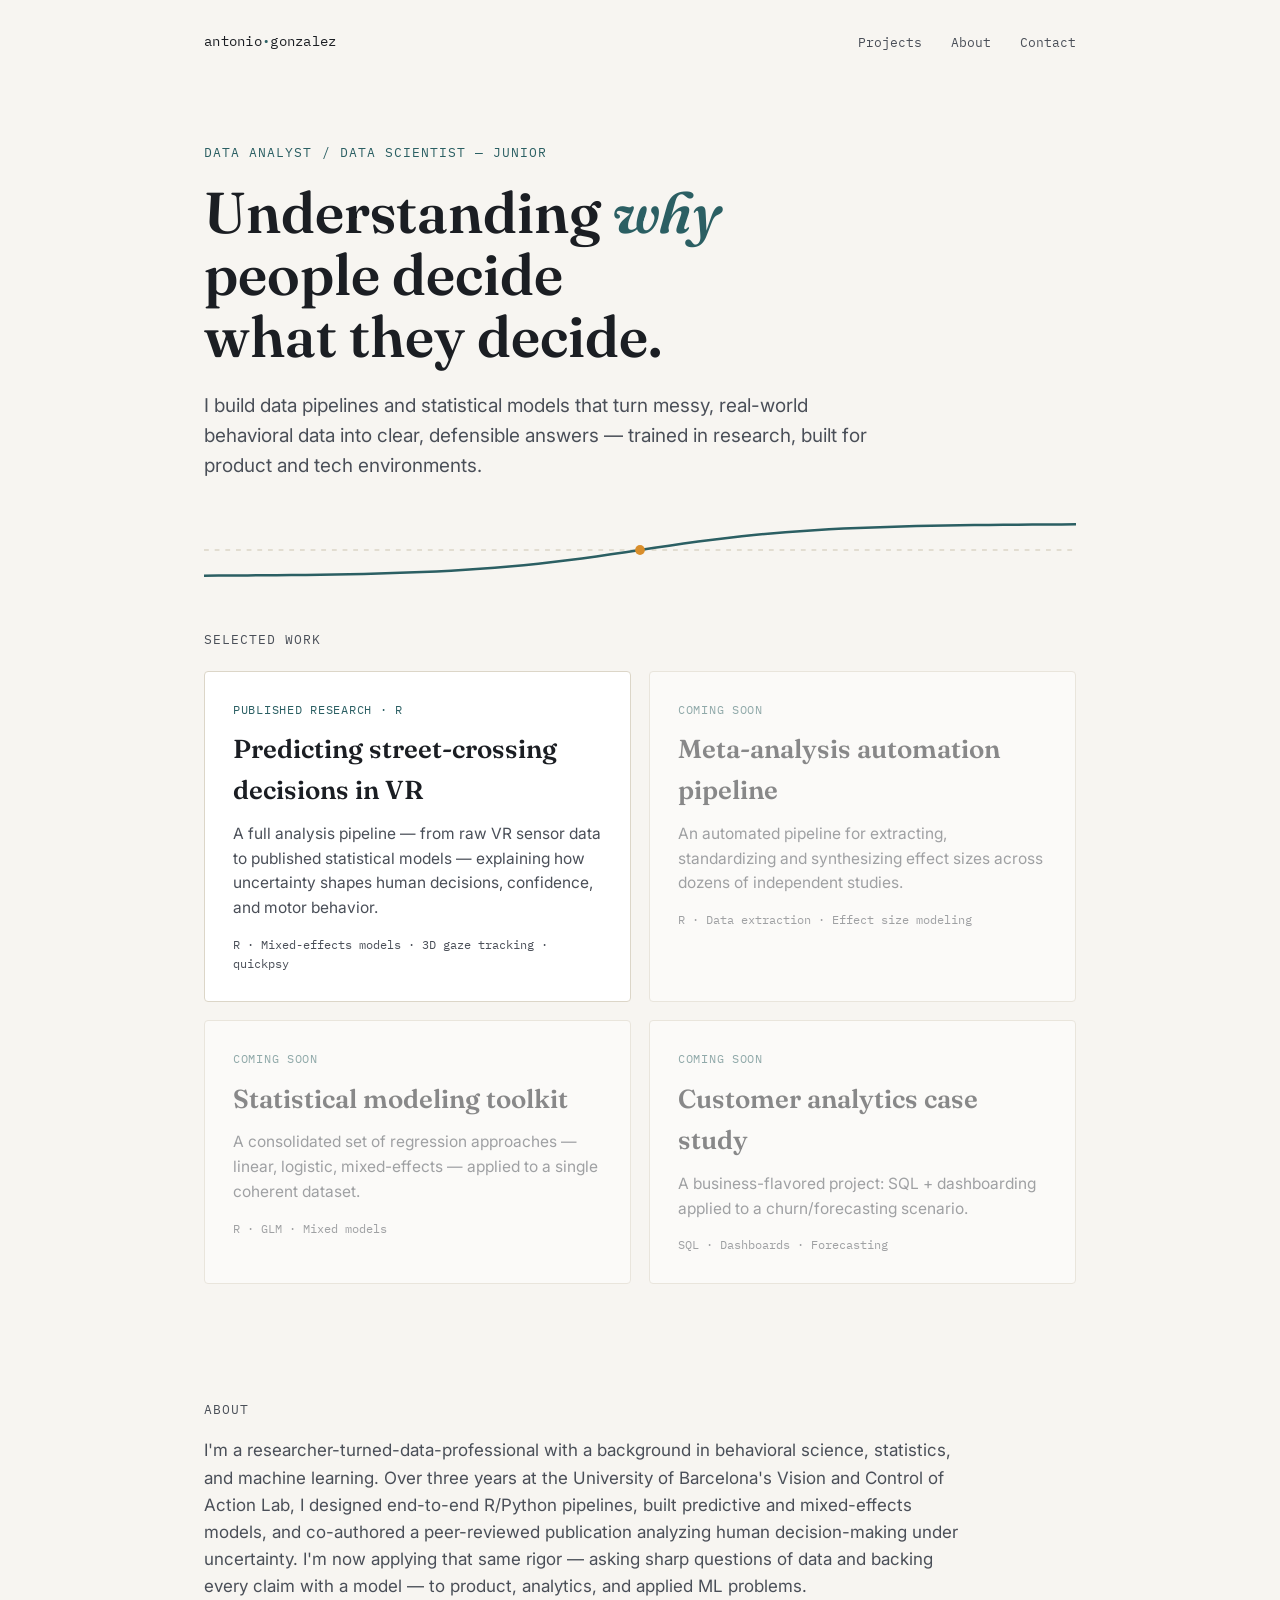
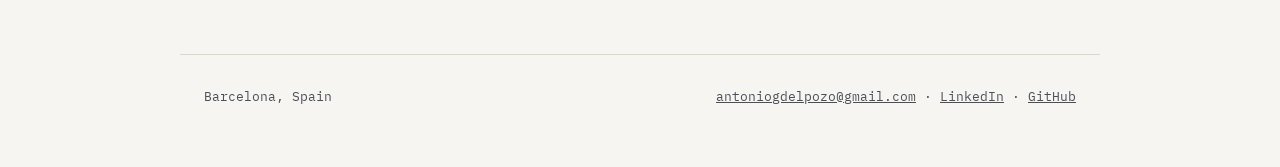
==== index.html @ 49761c94 "Initial portfolio upload" ====
<!DOCTYPE html>
<html lang="en">
<head>
<meta charset="UTF-8">
<meta name="viewport" content="width=device-width, initial-scale=1.0">
<title>Antonio González — Portfolio</title>
<link rel="preconnect" href="https://fonts.googleapis.com">
<link href="https://fonts.googleapis.com/css2?family=Fraunces:ital,wght@0,500;0,600;1,500&family=Inter:wght@400;500;600&family=IBM+Plex+Mono:wght@400;500&display=swap" rel="stylesheet">
<link rel="stylesheet" href="style.css">
</head>
<body>

<nav class="nav">
  <a href="index.html" class="nav-logo">antonio<b>·</b>gonzalez</a>
  <div class="nav-links">
    <a href="#projects">Projects</a>
    <a href="#about">About</a>
    <a href="mailto:antoniogdelpozo@gmail.com">Contact</a>
  </div>
</nav>

<header class="hero">
  <div class="hero-eyebrow">Data Analyst / Data Scientist — Junior</div>
  <h1>Understanding <em>why</em> people decide<br>what they decide.</h1>
  <p class="lede">I build data pipelines and statistical models that turn messy, real-world behavioral data into clear, defensible answers — trained in research, built for product and tech environments.</p>
</header>

<div class="wrap">
  <div class="threshold" id="threshold-hero"></div>
</div>

<section class="projects" id="projects">
  <div class="section-label">Selected work</div>
  <div class="project-grid">

    <a href="project-crosswalk.html" class="card">
      <div class="card-tag">Published research · R</div>
      <h3>Predicting street-crossing decisions in VR</h3>
      <p>A full analysis pipeline — from raw VR sensor data to published statistical models — explaining how uncertainty shapes human decisions, confidence, and motor behavior.</p>
      <div class="card-stack">R · Mixed-effects models · 3D gaze tracking · quickpsy</div>
    </a>

    <div class="card disabled">
      <div class="card-tag">Coming soon</div>
      <h3>Meta-analysis automation pipeline</h3>
      <p>An automated pipeline for extracting, standardizing and synthesizing effect sizes across dozens of independent studies.</p>
      <div class="card-stack">R · Data extraction · Effect size modeling</div>
    </div>

    <div class="card disabled">
      <div class="card-tag">Coming soon</div>
      <h3>Statistical modeling toolkit</h3>
      <p>A consolidated set of regression approaches — linear, logistic, mixed-effects — applied to a single coherent dataset.</p>
      <div class="card-stack">R · GLM · Mixed models</div>
    </div>

    <div class="card disabled">
      <div class="card-tag">Coming soon</div>
      <h3>Customer analytics case study</h3>
      <p>A business-flavored project: SQL + dashboarding applied to a churn/forecasting scenario.</p>
      <div class="card-stack">SQL · Dashboards · Forecasting</div>
    </div>

  </div>
</section>

<section class="detail-section" id="about">
  <div class="section-label">About</div>
  <p>I'm a researcher-turned-data-professional with a background in behavioral science, statistics, and machine learning. Over three years at the University of Barcelona's Vision and Control of Action Lab, I designed end-to-end R/Python pipelines, built predictive and mixed-effects models, and co-authored a peer-reviewed publication analyzing human decision-making under uncertainty. I'm now applying that same rigor — asking sharp questions of data and backing every claim with a model — to product, analytics, and applied ML problems.</p>
</section>

<footer>
  <span>Barcelona, Spain</span>
  <span>
    <a href="mailto:antoniogdelpozo@gmail.com">antoniogdelpozo@gmail.com</a> ·
    <a href="https://www.linkedin.com/in/antonio-gonzález-del-pozo-27b938291" target="_blank">LinkedIn</a> ·
    <a href="https://github.com/" target="_blank">GitHub</a>
  </span>
</footer>

<script>
// Signature "threshold line" — a curve crossing a dashed threshold, echoing
// the psychometric threshold plots from the Crosswalk project.
function drawThreshold(containerId) {
  const el = document.getElementById(containerId);
  if (!el) return;
  const w = 900, h = 64;
  const svgNS = "http://www.w3.org/2000/svg";
  const svg = document.createElementNS(svgNS, "svg");
  svg.setAttribute("viewBox", `0 0 ${w} ${h}`);
  svg.setAttribute("preserveAspectRatio", "none");

  const dash = document.createElementNS(svgNS, "line");
  dash.setAttribute("x1", 0); dash.setAttribute("y1", h/2);
  dash.setAttribute("x2", w); dash.setAttribute("y2", h/2);
  dash.setAttribute("class", "dash");
  svg.appendChild(dash);

  // sigmoid-like path
  let d = `M 0 ${h-6}`;
  const n = 60;
  for (let i = 0; i <= n; i++) {
    const x = (i/n) * w;
    const t = (i/n - 0.5) * 10;
    const y = h - 6 - (h - 12) / (1 + Math.exp(-t));
    d += ` L ${x.toFixed(1)} ${y.toFixed(1)}`;
  }
  const path = document.createElementNS(svgNS, "path");
  path.setAttribute("d", d);
  path.setAttribute("class", "curve");
  svg.appendChild(path);

  const dot = document.createElementNS(svgNS, "circle");
  dot.setAttribute("cx", w/2); dot.setAttribute("cy", h/2);
  dot.setAttribute("r", 5);
  dot.setAttribute("class", "dot");
  svg.appendChild(dot);

  el.appendChild(svg);
}
drawThreshold("threshold-hero");
</script>

</body>
</html>
---- style.css ----
/* ============================================
   TOKENS
   ============================================ */
:root {
  --paper: #F7F5F1;
  --paper-dim: #EFEBE3;
  --ink: #1B1E23;
  --ink-soft: #4A4F58;
  --petrol: #2B5F63;
  --petrol-deep: #1D4245;
  --amber: #D98E2B;
  --line: #DCD6C8;

  --display: 'Fraunces', serif;
  --body: 'Inter', sans-serif;
  --mono: 'IBM Plex Mono', monospace;

  --max-w: 920px;
}

* { box-sizing: border-box; }

html { scroll-behavior: smooth; }

body {
  margin: 0;
  background: var(--paper);
  color: var(--ink);
  font-family: var(--body);
  font-size: 17px;
  line-height: 1.6;
  -webkit-font-smoothing: antialiased;
}

img { max-width: 100%; display: block; }

a { color: var(--petrol-deep); }

.wrap {
  max-width: var(--max-w);
  margin: 0 auto;
  padding: 0 24px;
}

/* ============================================
   NAV
   ============================================ */
.nav {
  display: flex;
  justify-content: space-between;
  align-items: center;
  padding: 28px 24px;
  max-width: var(--max-w);
  margin: 0 auto;
}
.nav-logo {
  font-family: var(--mono);
  font-size: 14px;
  letter-spacing: 0.02em;
  text-decoration: none;
  color: var(--ink);
}
.nav-logo b { color: var(--petrol); }
.nav-links a {
  font-family: var(--mono);
  font-size: 13px;
  text-decoration: none;
  color: var(--ink-soft);
  margin-left: 24px;
  transition: color 0.15s;
}
.nav-links a:hover { color: var(--petrol); }

/* ============================================
   THRESHOLD LINE — signature element
   ============================================ */
.threshold {
  width: 100%;
  height: 64px;
  margin: 8px 0;
}
.threshold svg { width: 100%; height: 100%; display: block; }
.threshold .dash {
  stroke: var(--line);
  stroke-width: 1.5;
  stroke-dasharray: 5 6;
}
.threshold .curve {
  stroke: var(--petrol);
  stroke-width: 2.5;
  fill: none;
}
.threshold .dot {
  fill: var(--amber);
}

/* ============================================
   HERO
   ============================================ */
.hero {
  padding: 60px 24px 20px;
  max-width: var(--max-w);
  margin: 0 auto;
}
.hero-eyebrow {
  font-family: var(--mono);
  font-size: 13px;
  color: var(--petrol);
  text-transform: uppercase;
  letter-spacing: 0.08em;
  margin-bottom: 18px;
}
.hero h1 {
  font-family: var(--display);
  font-weight: 600;
  font-size: clamp(2.4rem, 5vw, 3.6rem);
  line-height: 1.08;
  margin: 0 0 22px;
  max-width: 14ch;
}
.hero h1 em {
  font-style: italic;
  color: var(--petrol);
}
.hero p.lede {
  font-size: 19px;
  color: var(--ink-soft);
  max-width: 56ch;
  margin: 0 0 8px;
}

/* ============================================
   SECTION HEADERS
   ============================================ */
.section-label {
  font-family: var(--mono);
  font-size: 13px;
  color: var(--ink-soft);
  text-transform: uppercase;
  letter-spacing: 0.08em;
  margin-bottom: 14px;
}

/* ============================================
   PROJECT GRID
   ============================================ */
.projects {
  padding: 40px 24px 80px;
  max-width: var(--max-w);
  margin: 0 auto;
}
.project-grid {
  display: grid;
  grid-template-columns: 1fr;
  gap: 18px;
  margin-top: 20px;
}
.card {
  display: block;
  text-decoration: none;
  color: inherit;
  border: 1px solid var(--line);
  border-radius: 4px;
  padding: 28px;
  background: white;
  transition: border-color 0.15s, transform 0.15s;
  position: relative;
}
.card:hover {
  border-color: var(--petrol);
  transform: translateY(-2px);
}
.card-tag {
  font-family: var(--mono);
  font-size: 12px;
  color: var(--petrol);
  text-transform: uppercase;
  letter-spacing: 0.06em;
  margin-bottom: 10px;
}
.card h3 {
  font-family: var(--display);
  font-size: 26px;
  margin: 0 0 10px;
  font-weight: 600;
}
.card p {
  color: var(--ink-soft);
  margin: 0 0 14px;
  font-size: 15.5px;
}
.card-stack {
  font-family: var(--mono);
  font-size: 12px;
  color: var(--ink-soft);
}
.card.disabled {
  opacity: 0.5;
  cursor: default;
}
.card.disabled:hover { transform: none; border-color: var(--line); }

/* ============================================
   FOOTER
   ============================================ */
footer {
  border-top: 1px solid var(--line);
  padding: 32px 24px 60px;
  max-width: var(--max-w);
  margin: 0 auto;
  font-family: var(--mono);
  font-size: 13px;
  color: var(--ink-soft);
  display: flex;
  justify-content: space-between;
  flex-wrap: wrap;
  gap: 12px;
}
footer a { color: var(--ink-soft); }
footer a:hover { color: var(--petrol); }

/* ============================================
   PROJECT DETAIL PAGE
   ============================================ */
.detail-hero {
  padding: 48px 24px 10px;
  max-width: var(--max-w);
  margin: 0 auto;
}
.back-link {
  font-family: var(--mono);
  font-size: 13px;
  text-decoration: none;
  color: var(--ink-soft);
  display: inline-block;
  margin-bottom: 28px;
}
.back-link:hover { color: var(--petrol); }

.detail-hero h1 {
  font-family: var(--display);
  font-size: clamp(2rem, 4.4vw, 3rem);
  line-height: 1.1;
  margin: 0 0 20px;
  max-width: 20ch;
}
.meta-row {
  display: flex;
  gap: 10px;
  flex-wrap: wrap;
  margin-bottom: 28px;
}
.pill {
  font-family: var(--mono);
  font-size: 12px;
  border: 1px solid var(--line);
  border-radius: 20px;
  padding: 5px 12px;
  color: var(--ink-soft);
}
.link-row {
  display: flex;
  gap: 20px;
  margin-bottom: 10px;
  flex-wrap: wrap;
}
.link-row a {
  font-family: var(--mono);
  font-size: 13.5px;
  text-decoration: none;
  color: var(--petrol-deep);
  border-bottom: 1px solid var(--petrol-deep);
  padding-bottom: 2px;
}

.detail-section {
  max-width: var(--max-w);
  margin: 0 auto;
  padding: 36px 24px;
}
.detail-section h2 {
  font-family: var(--display);
  font-size: 26px;
  font-weight: 600;
  margin: 0 0 16px;
}
.detail-section p {
  color: var(--ink-soft);
  max-width: 70ch;
}
.detail-section ul {
  color: var(--ink-soft);
  max-width: 70ch;
  padding-left: 20px;
}
.detail-section li { margin-bottom: 8px; }

.pipeline {
  display: flex;
  align-items: center;
  gap: 6px;
  flex-wrap: wrap;
  margin: 28px 0 8px;
  font-family: var(--mono);
  font-size: 13px;
}
.pipeline .step {
  border: 1px solid var(--line);
  border-radius: 4px;
  padding: 10px 14px;
  background: white;
  color: var(--ink);
}
.pipeline .arrow { color: var(--petrol); }

.result-block {
  margin-bottom: 56px;
}
.result-block figure {
  margin: 0 auto 16px;
  border: 1px solid var(--line);
  border-radius: 4px;
  overflow: hidden;
  background: white;
}
.result-block figure img { width: 100%; display: block; }

/* Panel-count-based sizing: one shared "per-panel" unit so a single
   plot and one panel inside a multi-panel figure read as the same size. */
.result-block.panels-1 figure { max-width: 240px; }
.result-block.panels-2 figure { max-width: 480px; }
.result-block.panels-6 figure { max-width: 720px; }

.result-block .result-title {
  font-family: var(--display);
  font-size: 20px;
  font-weight: 600;
  margin: 0 0 8px;
  text-align: center;
}
.result-block p {
  margin: 0 auto;
  max-width: 60ch;
  text-align: center;
}
.result-pair {
  display: flex;
  flex-wrap: wrap;
  justify-content: center;
  gap: 40px;
  margin-bottom: 56px;
}
.result-pair .result-block { margin-bottom: 0; flex: 0 1 240px; }

.impact-box {
  background: var(--petrol);
  color: var(--paper);
  border-radius: 6px;
  padding: 32px;
  margin: 0 24px 60px;
  max-width: calc(var(--max-w) - 48px);
  margin-left: auto;
  margin-right: auto;
}
.impact-box h2 { color: var(--paper); }
.impact-box p { color: #DCEAE9; }

@media (min-width: 720px) {
  .project-grid { grid-template-columns: 1fr 1fr; }
}
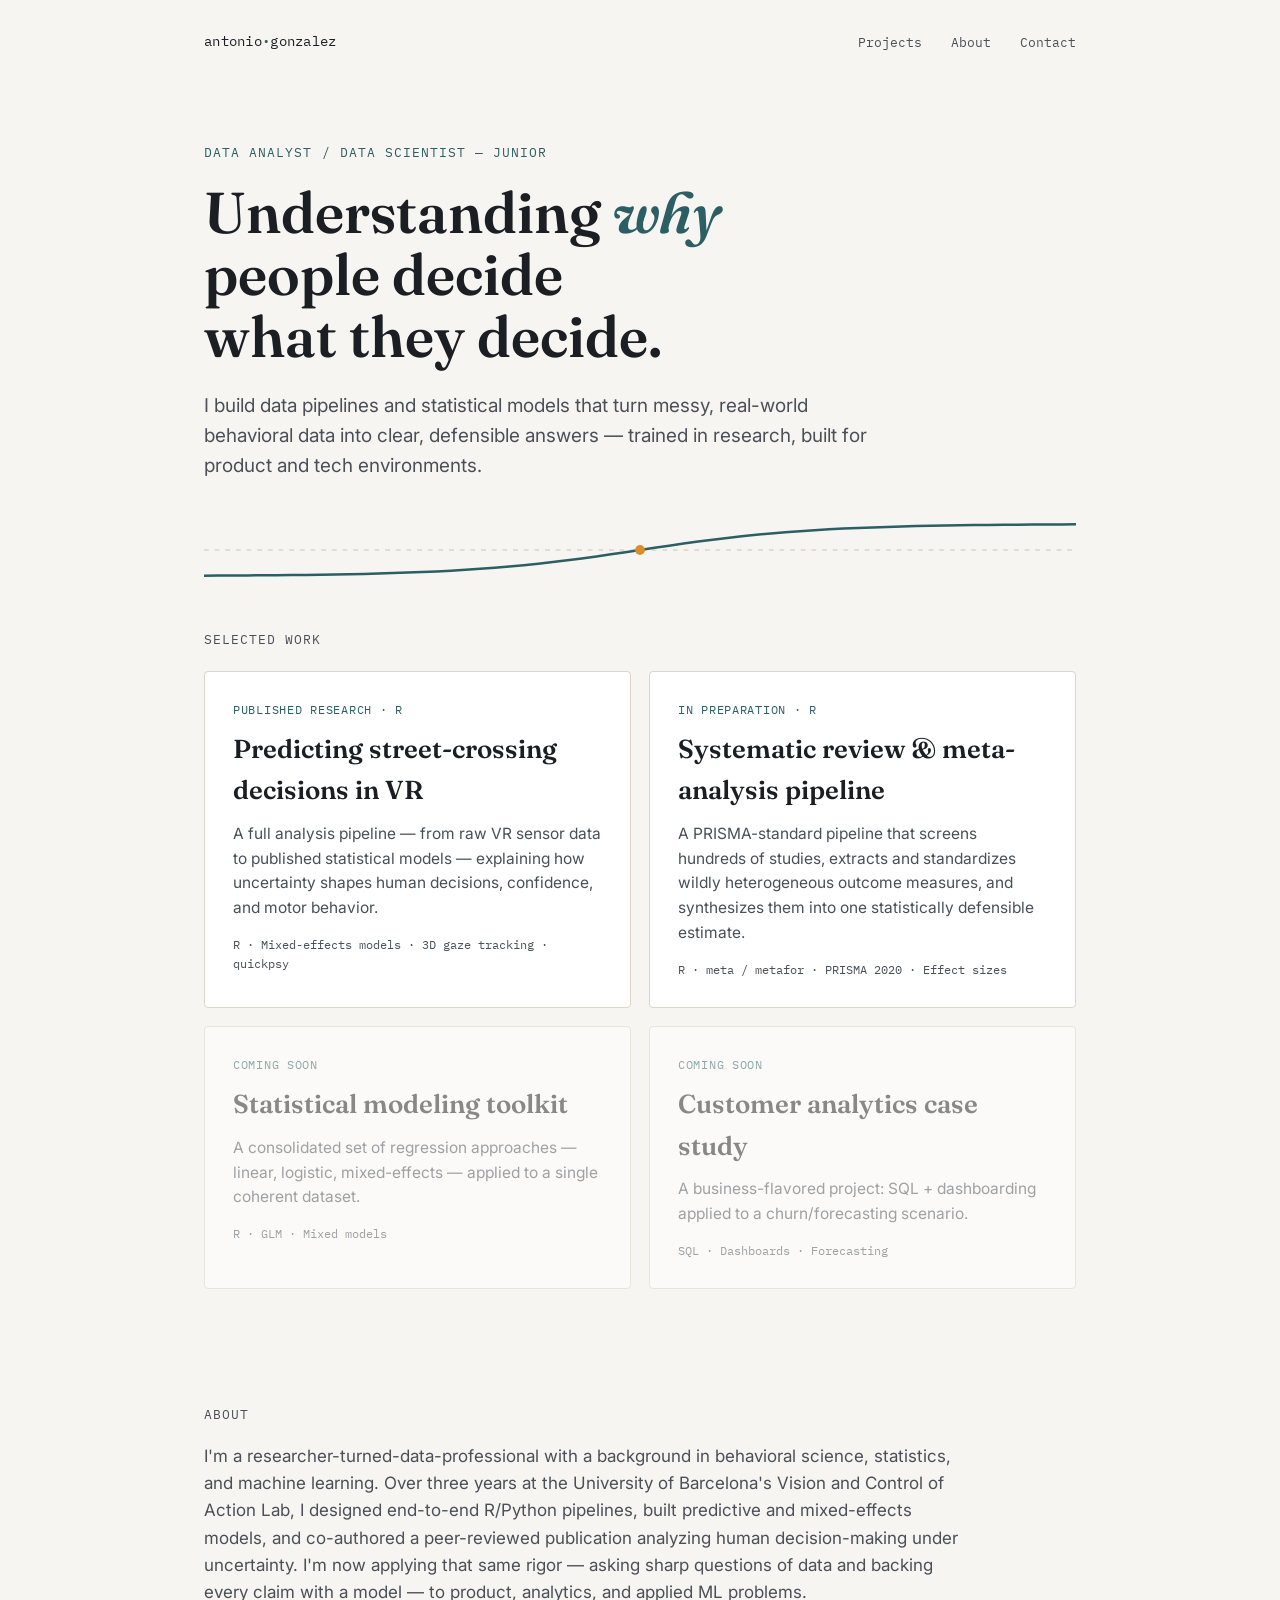
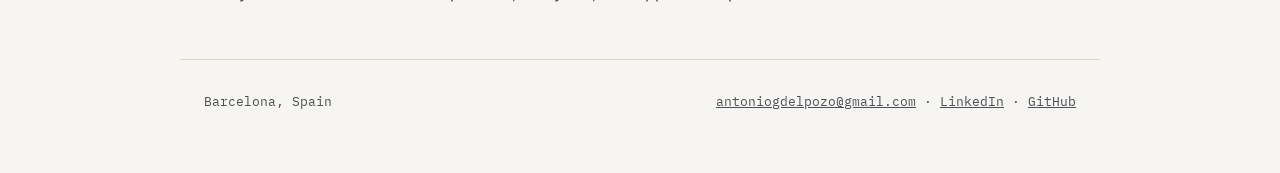
==== commit 48c7b732: "Upload metametamotion + update index and style" ====
--- a/index.html
+++ b/index.html
@@ -40,12 +40,12 @@
       <div class="card-stack">R · Mixed-effects models · 3D gaze tracking · quickpsy</div>
     </a>
 
-    <div class="card disabled">
-      <div class="card-tag">Coming soon</div>
-      <h3>Meta-analysis automation pipeline</h3>
-      <p>An automated pipeline for extracting, standardizing and synthesizing effect sizes across dozens of independent studies.</p>
-      <div class="card-stack">R · Data extraction · Effect size modeling</div>
-    </div>
+    <a href="project-metamotion.html" class="card">
+      <div class="card-tag">In preparation · R</div>
+      <h3>Systematic review &amp; meta-analysis pipeline</h3>
+      <p>A PRISMA-standard pipeline that screens hundreds of studies, extracts and standardizes wildly heterogeneous outcome measures, and synthesizes them into one statistically defensible estimate.</p>
+      <div class="card-stack">R · meta / metafor · PRISMA 2020 · Effect sizes</div>
+    </a>
 
     <div class="card disabled">
       <div class="card-tag">Coming soon</div>
--- a/style.css
+++ b/style.css
@@ -331,6 +331,26 @@
 .result-block.panels-2 figure { max-width: 480px; }
 .result-block.panels-6 figure { max-width: 720px; }
 
+.result-block.fig-diagram figure { max-width: 460px; }
+.result-block.fig-forest figure { max-width: 640px; }
+
+.code-status {
+  font-family: var(--mono);
+  font-size: 13.5px;
+  color: var(--ink-soft);
+  border: 1px dashed var(--line);
+  border-radius: 20px;
+  padding: 5px 14px;
+  display: inline-flex;
+  align-items: center;
+  gap: 6px;
+}
+.code-status .dot-pulse {
+  width: 7px; height: 7px; border-radius: 50%;
+  background: var(--amber);
+  display: inline-block;
+}
+
 .result-block .result-title {
   font-family: var(--display);
   font-size: 20px;
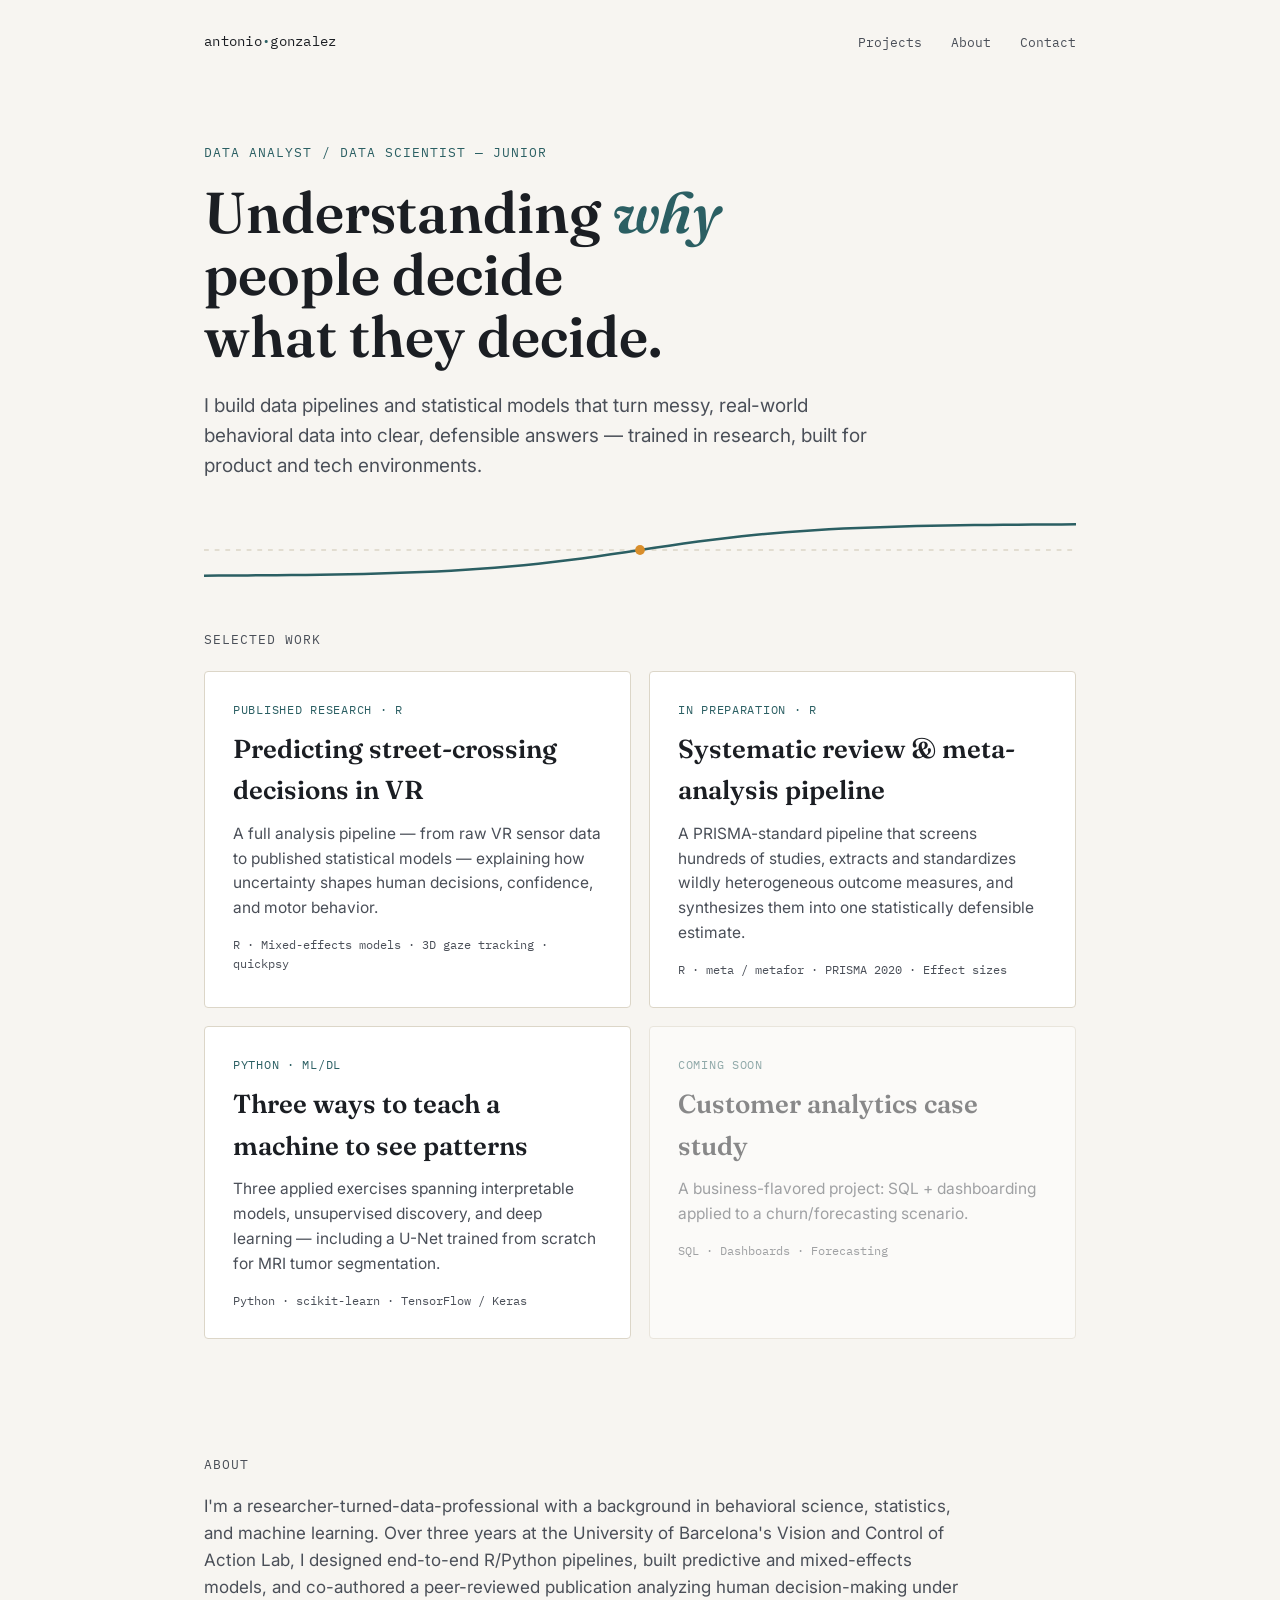
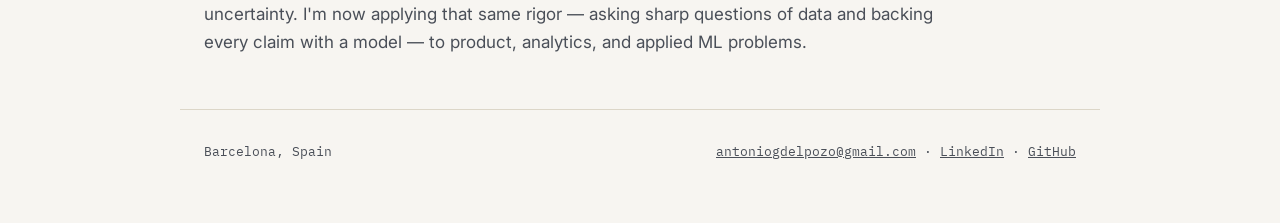
==== commit dc211ba1: "Updating repository after deep-tech inclusion" ====
--- a/index.html
+++ b/index.html
@@ -47,12 +47,12 @@
       <div class="card-stack">R · meta / metafor · PRISMA 2020 · Effect sizes</div>
     </a>
 
-    <div class="card disabled">
-      <div class="card-tag">Coming soon</div>
-      <h3>Statistical modeling toolkit</h3>
-      <p>A consolidated set of regression approaches — linear, logistic, mixed-effects — applied to a single coherent dataset.</p>
-      <div class="card-stack">R · GLM · Mixed models</div>
-    </div>
+    <a href="project-deeptechbrain.html" class="card">
+      <div class="card-tag">Python · ML/DL</div>
+      <h3>Three ways to teach a machine to see patterns</h3>
+      <p>Three applied exercises spanning interpretable models, unsupervised discovery, and deep learning — including a U-Net trained from scratch for MRI tumor segmentation.</p>
+      <div class="card-stack">Python · scikit-learn · TensorFlow / Keras</div>
+    </a>
 
     <div class="card disabled">
       <div class="card-tag">Coming soon</div>
--- a/style.css
+++ b/style.css
@@ -333,6 +333,49 @@
 
 .result-block.fig-diagram figure { max-width: 460px; }
 .result-block.fig-forest figure { max-width: 640px; }
+.result-block.fig-wide figure { max-width: 760px; }
+.result-block.fig-med figure { max-width: 420px; }
+.result-block.fig-med-lg figure { max-width: 520px; }
+
+.result-block.fig-align figure {
+  height: 325px;
+  max-width: 410px;
+  margin: 0 auto 16px;
+  display: flex;
+  align-items: flex-start;
+  justify-content: center;
+  overflow: hidden;
+  padding: 0;
+}
+.result-block.fig-align figure img {
+  width: 100%;
+  height: auto;
+  display: block;
+}
+@media (max-width: 719px) {
+  .result-block.fig-align figure { height: 220px; max-width: 300px; }
+}
+
+.code-block {
+  background: var(--ink);
+  color: #E8E6DF;
+  border-radius: 6px;
+  padding: 20px 22px;
+  overflow-x: auto;
+  font-family: var(--mono);
+  font-size: 13.5px;
+  line-height: 1.6;
+  margin: 20px 0;
+}
+.code-block .cm { color: #8FA6A0; }
+.code-label {
+  font-family: var(--mono);
+  font-size: 12px;
+  color: var(--ink-soft);
+  text-transform: uppercase;
+  letter-spacing: 0.06em;
+  margin: 28px 0 4px;
+}
 
 .code-status {
   font-family: var(--mono);
@@ -371,6 +414,7 @@
   margin-bottom: 56px;
 }
 .result-pair .result-block { margin-bottom: 0; flex: 0 1 240px; }
+.result-pair .result-block.fig-align { flex: 0 1 410px; }
 
 .impact-box {
   background: var(--petrol);
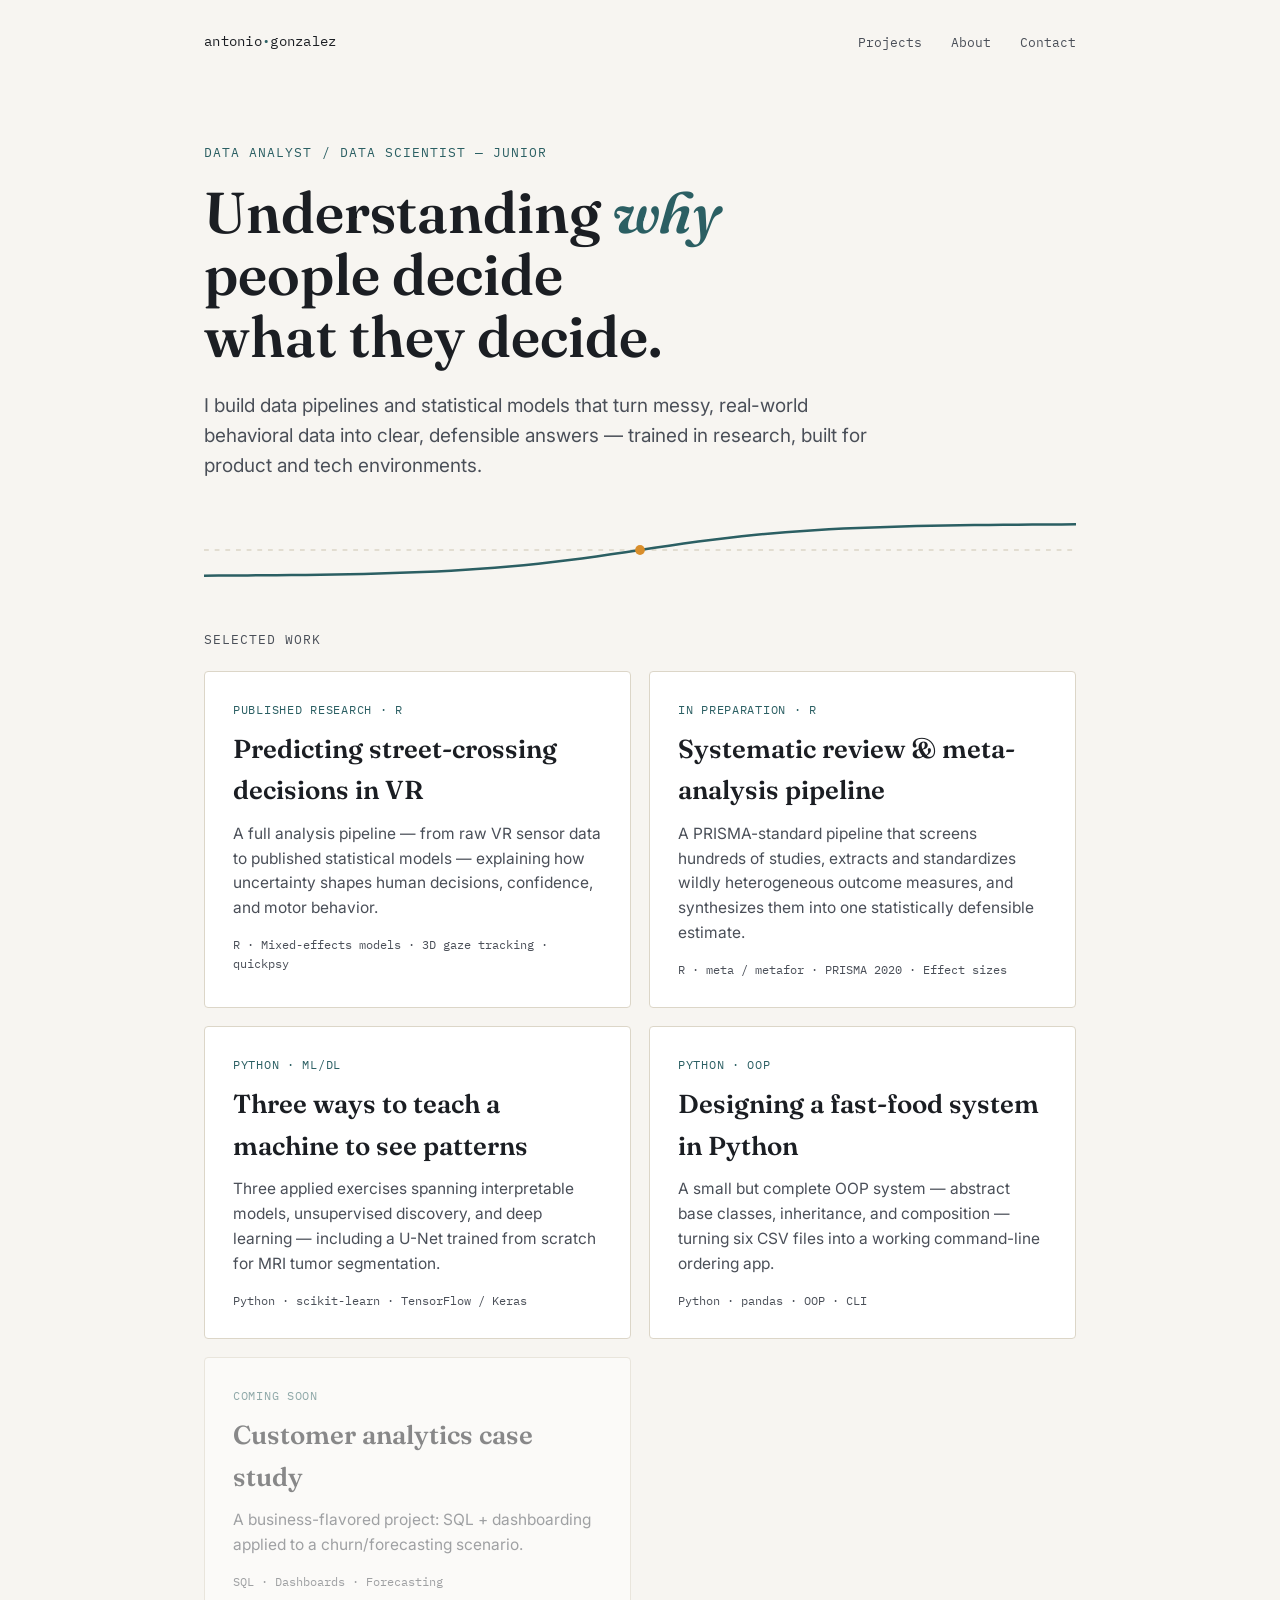
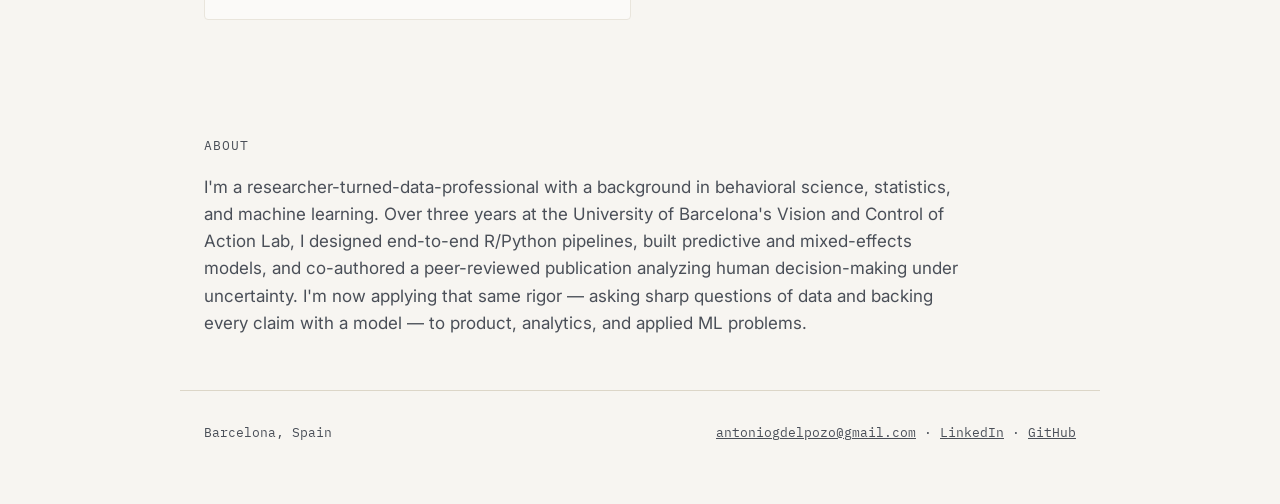
==== commit f28cfb91: "Upload project python-programming + code" ====
--- a/index.html
+++ b/index.html
@@ -52,6 +52,13 @@
       <h3>Three ways to teach a machine to see patterns</h3>
       <p>Three applied exercises spanning interpretable models, unsupervised discovery, and deep learning — including a U-Net trained from scratch for MRI tumor segmentation.</p>
       <div class="card-stack">Python · scikit-learn · TensorFlow / Keras</div>
+    </a>
+
+    <a href="project-fastfood.html" class="card">
+      <div class="card-tag">Python · OOP</div>
+      <h3>Designing a fast-food system in Python</h3>
+      <p>A small but complete OOP system — abstract base classes, inheritance, and composition — turning six CSV files into a working command-line ordering app.</p>
+      <div class="card-stack">Python · pandas · OOP · CLI</div>
     </a>
 
     <div class="card disabled">
--- a/style.css
+++ b/style.css
@@ -366,6 +366,7 @@
   font-size: 13.5px;
   line-height: 1.6;
   margin: 20px 0;
+  white-space: pre-wrap;
 }
 .code-block .cm { color: #8FA6A0; }
 .code-label {
